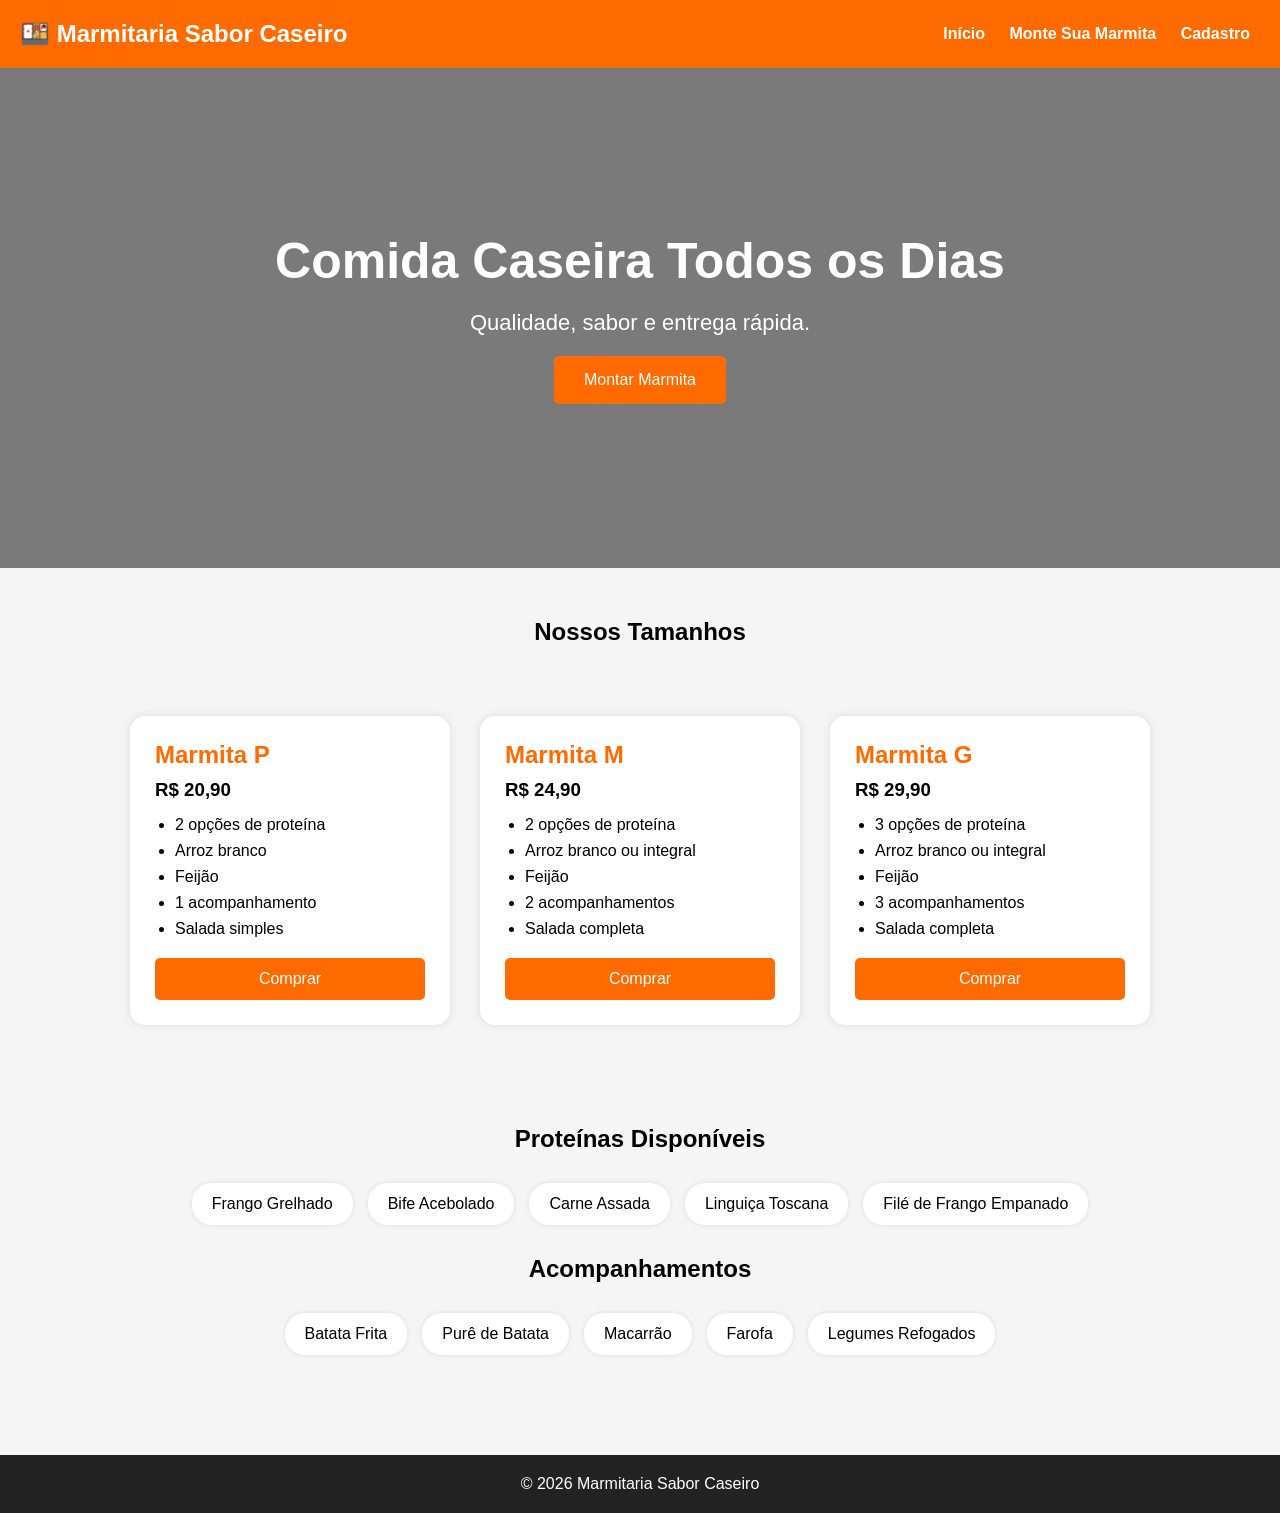
==== site domicio/index.html @ bff0264c "Add files via upload" ====
<!DOCTYPE html>
<html lang="pt-BR">
<head>
<meta charset="UTF-8">
<meta name="viewport" content="width=device-width, initial-scale=1.0">
<title>Marmitaria Sabor Caseiro</title>
<link rel="stylesheet" href="style.css">
</head>
<body>

<header>
    <div class="logo">🍱 Marmitaria Sabor Caseiro</div>

    <nav>
        <a href="index.html">Início</a>
        <a href="montar.html">Monte Sua Marmita</a>
        <a href="cadastro.html">Cadastro</a>
    </nav>
</header>

<section class="banner">
    <h1>Comida Caseira Todos os Dias</h1>
    <p>Qualidade, sabor e entrega rápida.</p>
    <a href="montar.html" class="btn">Montar Marmita</a>
</section>

<section class="titulo">
    <h2>Nossos Tamanhos</h2>
</section>

<section class="cards">

    <div class="card">
        <h2>Marmita P</h2>

        <h3>R$ 20,90</h3>

        <ul>
            <li>2 opções de proteína</li>
            <li>Arroz branco</li>
            <li>Feijão</li>
            <li>1 acompanhamento</li>
            <li>Salada simples</li>
        </ul>

        <button>Comprar</button>
    </div>

    <div class="card">
        <h2>Marmita M</h2>

        <h3>R$ 24,90</h3>

        <ul>
            <li>2 opções de proteína</li>
            <li>Arroz branco ou integral</li>
            <li>Feijão</li>
            <li>2 acompanhamentos</li>
            <li>Salada completa</li>
        </ul>

        <button>Comprar</button>
    </div>

    <div class="card">
        <h2>Marmita G</h2>

        <h3>R$ 29,90</h3>

        <ul>
            <li>3 opções de proteína</li>
            <li>Arroz branco ou integral</li>
            <li>Feijão</li>
            <li>3 acompanhamentos</li>
            <li>Salada completa</li>
        </ul>

        <button>Comprar</button>
    </div>

</section>

<section class="info">

<h2>Proteínas Disponíveis</h2>

<div class="lista">
    <span>Frango Grelhado</span>
    <span>Bife Acebolado</span>
    <span>Carne Assada</span>
    <span>Linguiça Toscana</span>
    <span>Filé de Frango Empanado</span>
</div>

<h2>Acompanhamentos</h2>

<div class="lista">
    <span>Batata Frita</span>
    <span>Purê de Batata</span>
    <span>Macarrão</span>
    <span>Farofa</span>
    <span>Legumes Refogados</span>
</div>

</section>

<footer>
    <p>© 2026 Marmitaria Sabor Caseiro</p>
</footer>

</body>
</html>
---- site domicio/style.css ----
*{
margin:0;
padding:0;
box-sizing:border-box;
font-family:Arial, sans-serif;
}

body{
background:#f5f5f5;
}

header{
background:#ff6b00;
padding:20px;
display:flex;
justify-content:space-between;
align-items:center;
flex-wrap:wrap;
}

.logo{
color:white;
font-size:24px;
font-weight:bold;
}

nav a{
color:white;
text-decoration:none;
margin:10px;
font-weight:bold;
}

.banner{
height:500px;
background:linear-gradient(rgba(0,0,0,.5),rgba(0,0,0,.5)),
url('https://images.unsplash.com/photo-1504674900247-0877df9cc836');
background-size:cover;
background-position:center;
display:flex;
flex-direction:column;
justify-content:center;
align-items:center;
color:white;
text-align:center;
}

.banner h1{
font-size:50px;
margin-bottom:20px;
}

.banner p{
font-size:22px;
margin-bottom:20px;
}

.btn{
background:#ff6b00;
padding:15px 30px;
color:white;
text-decoration:none;
border-radius:5px;
}

.titulo{
text-align:center;
padding:50px 20px;
}

.cards{
display:flex;
justify-content:center;
gap:30px;
flex-wrap:wrap;
padding:20px;
}

.card{
background:white;
width:320px;
padding:25px;
border-radius:15px;
box-shadow:0 0 10px rgba(0,0,0,.1);
}

.card h2{
color:#ff6b00;
margin-bottom:10px;
}

.card h3{
margin-bottom:15px;
}

.card ul{
margin-left:20px;
margin-bottom:20px;
}

.card li{
margin-bottom:8px;
}

.card button{
width:100%;
padding:12px;
border:none;
background:#ff6b00;
color:white;
cursor:pointer;
border-radius:5px;
}

.info{
padding:50px;
text-align:center;
}

.info h2{
margin:30px 0;
}

.lista{
display:flex;
justify-content:center;
gap:15px;
flex-wrap:wrap;
}

.lista span{
background:white;
padding:12px 20px;
border-radius:20px;
box-shadow:0 0 5px rgba(0,0,0,.1);
}

.formulario{
padding:50px 20px;
display:flex;
flex-direction:column;
align-items:center;
}

.formulario h1{
margin-bottom:30px;
}

form{
background:white;
padding:30px;
width:100%;
max-width:600px;
border-radius:10px;
box-shadow:0 0 10px rgba(0,0,0,.1);
}

input,
select,
textarea{
width:100%;
padding:12px;
margin-top:5px;
margin-bottom:15px;
border:1px solid #ccc;
border-radius:5px;
}

button{
width:100%;
padding:15px;
background:#ff6b00;
color:white;
border:none;
border-radius:5px;
cursor:pointer;
font-size:16px;
}

footer{
background:#222;
color:white;
text-align:center;
padding:20px;
margin-top:50px;
}

@media(max-width:768px){

header{
flex-direction:column;
}

.banner h1{
font-size:35px;
}

.cards{
flex-direction:column;
align-items:center;
}

.card{
width:90%;
}

}
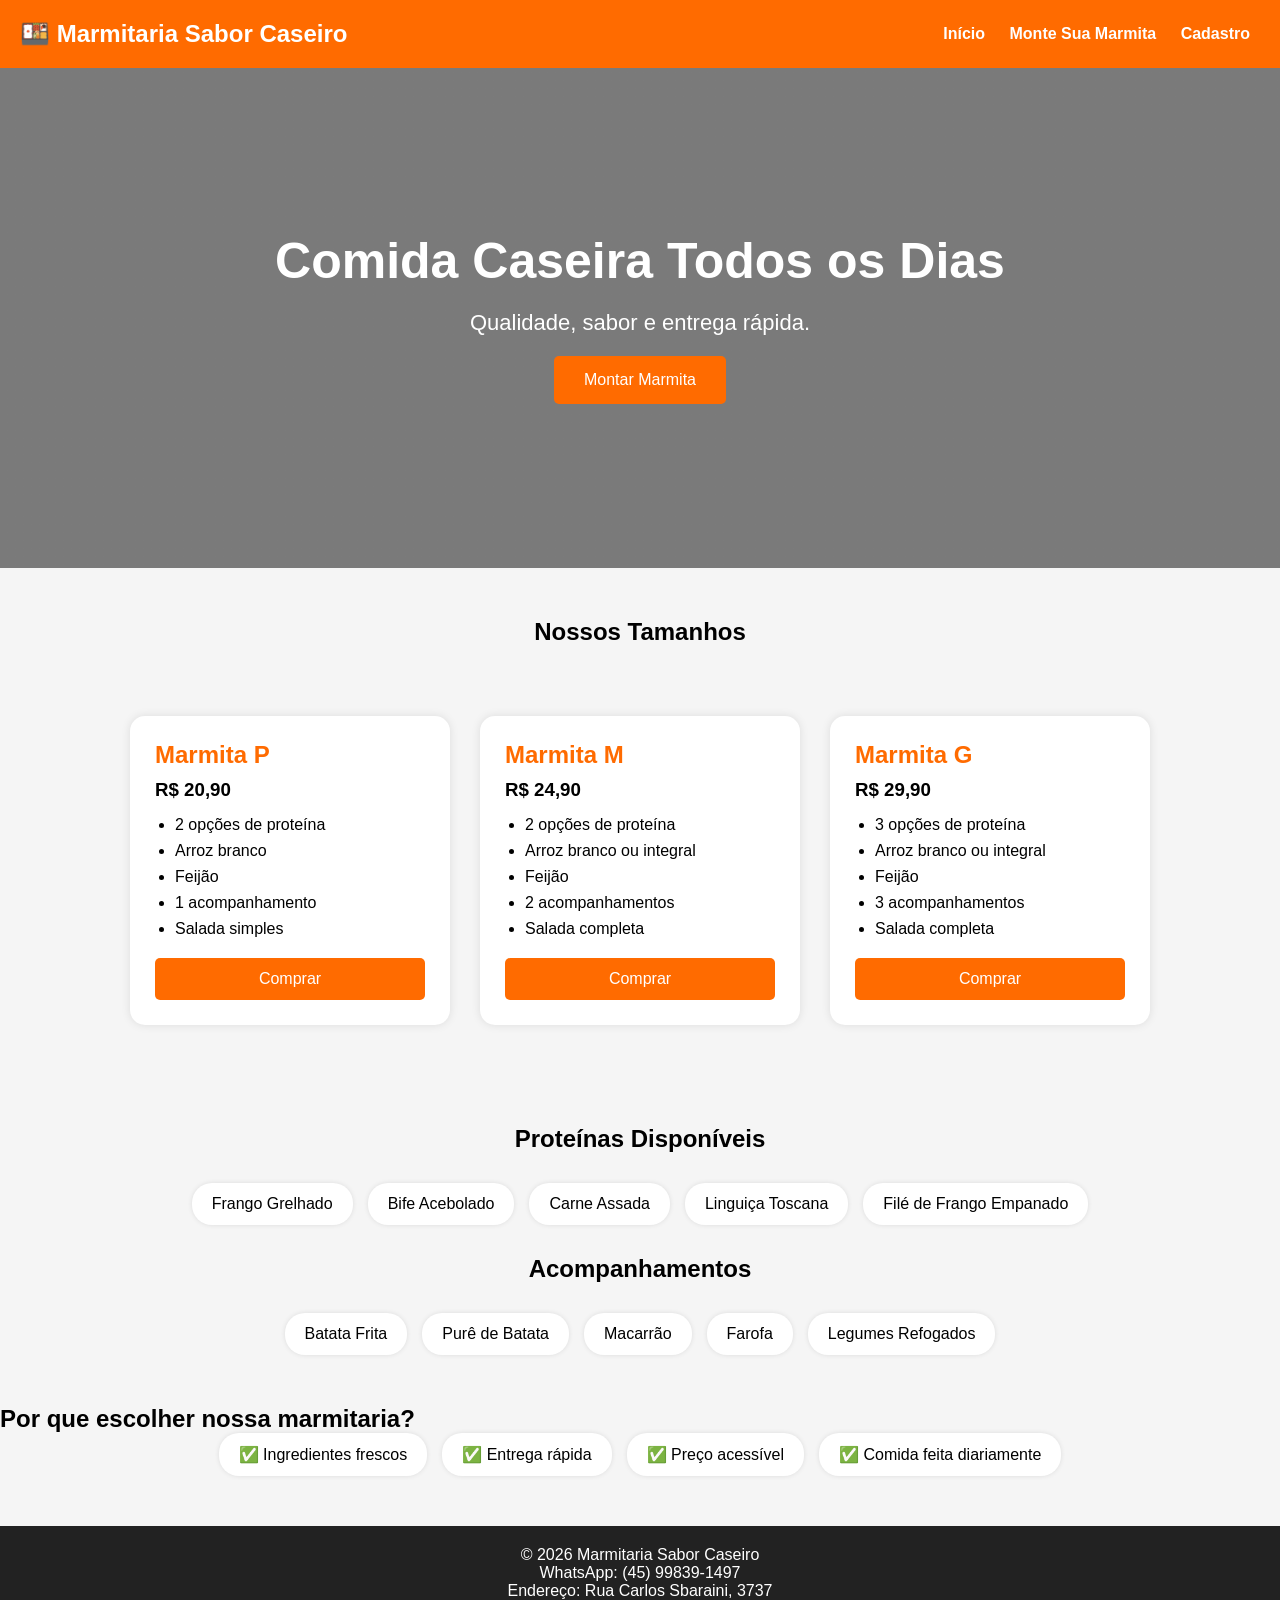
==== commit a0ff2d65: "Add files via upload" ====
--- a/site domicio/index.html
+++ b/site domicio/index.html
@@ -1,9 +1,14 @@
+
 <!DOCTYPE html>
 <html lang="pt-BR">
 <head>
 <meta charset="UTF-8">
 <meta name="viewport" content="width=device-width, initial-scale=1.0">
+
 <title>Marmitaria Sabor Caseiro</title>
+
+<meta name="description" content="Marmitas caseiras com entrega rápida. Monte sua marmita personalizada e receba em casa.">
+
 <link rel="stylesheet" href="style.css">
 </head>
 <body>
@@ -11,7 +16,7 @@
 <header>
     <div class="logo">🍱 Marmitaria Sabor Caseiro</div>
 
-    <nav>
+    <nav aria-label="Menu principal">
         <a href="index.html">Início</a>
         <a href="montar.html">Monte Sua Marmita</a>
         <a href="cadastro.html">Cadastro</a>
@@ -23,6 +28,8 @@
     <p>Qualidade, sabor e entrega rápida.</p>
     <a href="montar.html" class="btn">Montar Marmita</a>
 </section>
+
+<main>
 
 <section class="titulo">
     <h2>Nossos Tamanhos</h2>
@@ -43,7 +50,9 @@
             <li>Salada simples</li>
         </ul>
 
-        <button>Comprar</button>
+        <button onclick="escolherMarmita('Marmita P')">
+            Comprar
+        </button>
     </div>
 
     <div class="card">
@@ -59,7 +68,9 @@
             <li>Salada completa</li>
         </ul>
 
-        <button>Comprar</button>
+        <button onclick="escolherMarmita('Marmita M')">
+            Comprar
+        </button>
     </div>
 
     <div class="card">
@@ -75,38 +86,62 @@
             <li>Salada completa</li>
         </ul>
 
-        <button>Comprar</button>
+        <button onclick="escolherMarmita('Marmita G')">
+            Comprar
+        </button>
     </div>
 
 </section>
 
 <section class="info">
 
-<h2>Proteínas Disponíveis</h2>
+    <h2>Proteínas Disponíveis</h2>
 
-<div class="lista">
-    <span>Frango Grelhado</span>
-    <span>Bife Acebolado</span>
-    <span>Carne Assada</span>
-    <span>Linguiça Toscana</span>
-    <span>Filé de Frango Empanado</span>
-</div>
+    <div class="lista">
+        <span>Frango Grelhado</span>
+        <span>Bife Acebolado</span>
+        <span>Carne Assada</span>
+        <span>Linguiça Toscana</span>
+        <span>Filé de Frango Empanado</span>
+    </div>
 
-<h2>Acompanhamentos</h2>
+    <h2>Acompanhamentos</h2>
 
-<div class="lista">
-    <span>Batata Frita</span>
-    <span>Purê de Batata</span>
-    <span>Macarrão</span>
-    <span>Farofa</span>
-    <span>Legumes Refogados</span>
-</div>
+    <div class="lista">
+        <span>Batata Frita</span>
+        <span>Purê de Batata</span>
+        <span>Macarrão</span>
+        <span>Farofa</span>
+        <span>Legumes Refogados</span>
+    </div>
 
 </section>
 
+<section class="beneficios">
+
+    <h2>Por que escolher nossa marmitaria?</h2>
+
+    <div class="lista">
+        <span>✅ Ingredientes frescos</span>
+        <span>✅ Entrega rápida</span>
+        <span>✅ Preço acessível</span>
+        <span>✅ Comida feita diariamente</span>
+    </div>
+
+</section>
+
+</main>
+
 <footer>
     <p>© 2026 Marmitaria Sabor Caseiro</p>
+    <p>WhatsApp: (45) 99839-1497</p>
+    <p>Endereço: Rua Carlos Sbaraini, 3737
+    </p>
 </footer>
 
+
+<script src="script.js"></script>
+
 </body>
-</html>+</html>
+
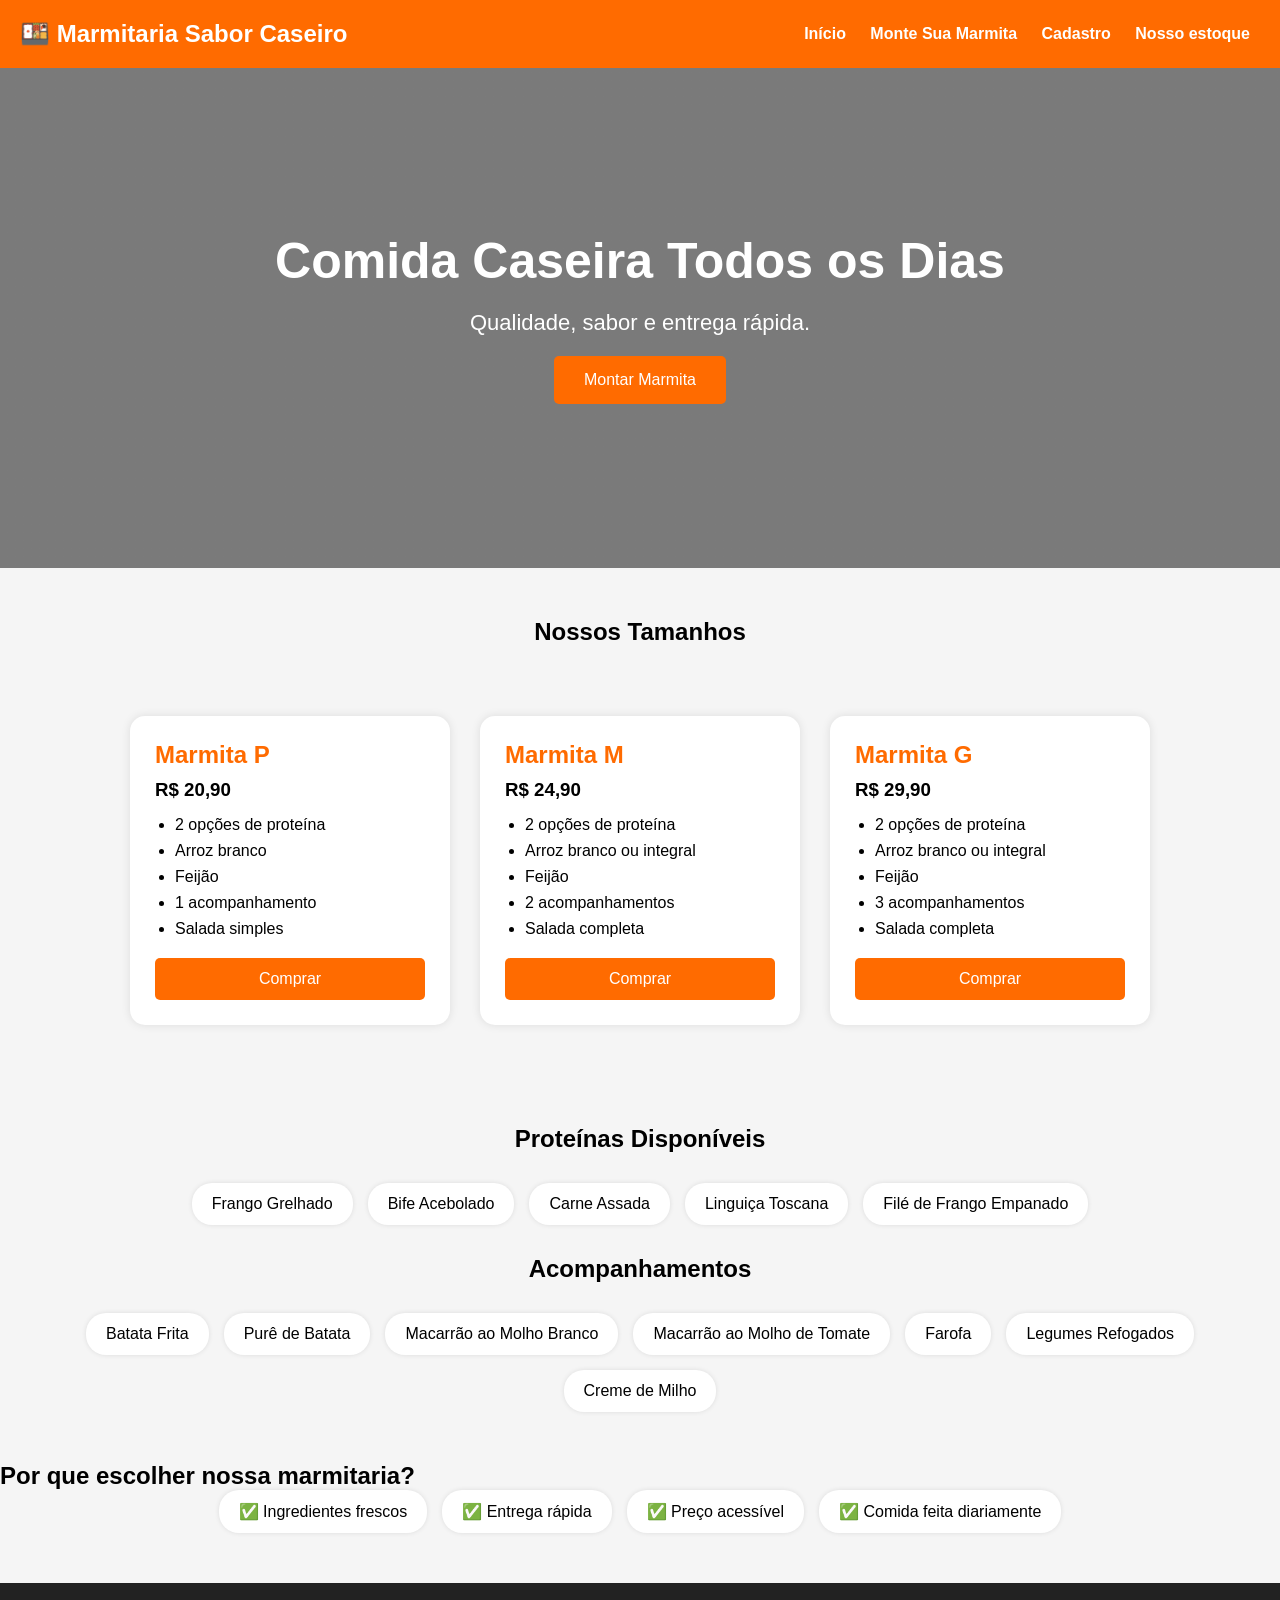
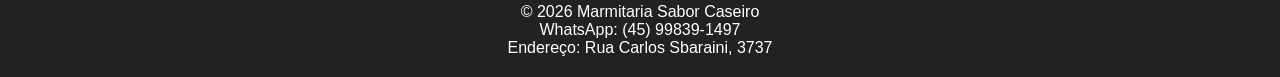
==== commit 6aac469d: "Add files via upload" ====
--- a/site domicio/index.html
+++ b/site domicio/index.html
@@ -20,6 +20,7 @@
         <a href="index.html">Início</a>
         <a href="montar.html">Monte Sua Marmita</a>
         <a href="cadastro.html">Cadastro</a>
+        <a href="estoque.html">Nosso estoque</a>
     </nav>
 </header>
 
@@ -79,7 +80,7 @@
         <h3>R$ 29,90</h3>
 
         <ul>
-            <li>3 opções de proteína</li>
+            <li>2 opções de proteína</li>
             <li>Arroz branco ou integral</li>
             <li>Feijão</li>
             <li>3 acompanhamentos</li>
@@ -110,9 +111,11 @@
     <div class="lista">
         <span>Batata Frita</span>
         <span>Purê de Batata</span>
-        <span>Macarrão</span>
+        <span>Macarrão ao Molho Branco</span>
+        <span>Macarrão ao Molho de Tomate</span>
         <span>Farofa</span>
         <span>Legumes Refogados</span>
+        <span>Creme de Milho</span>
     </div>
 
 </section>
